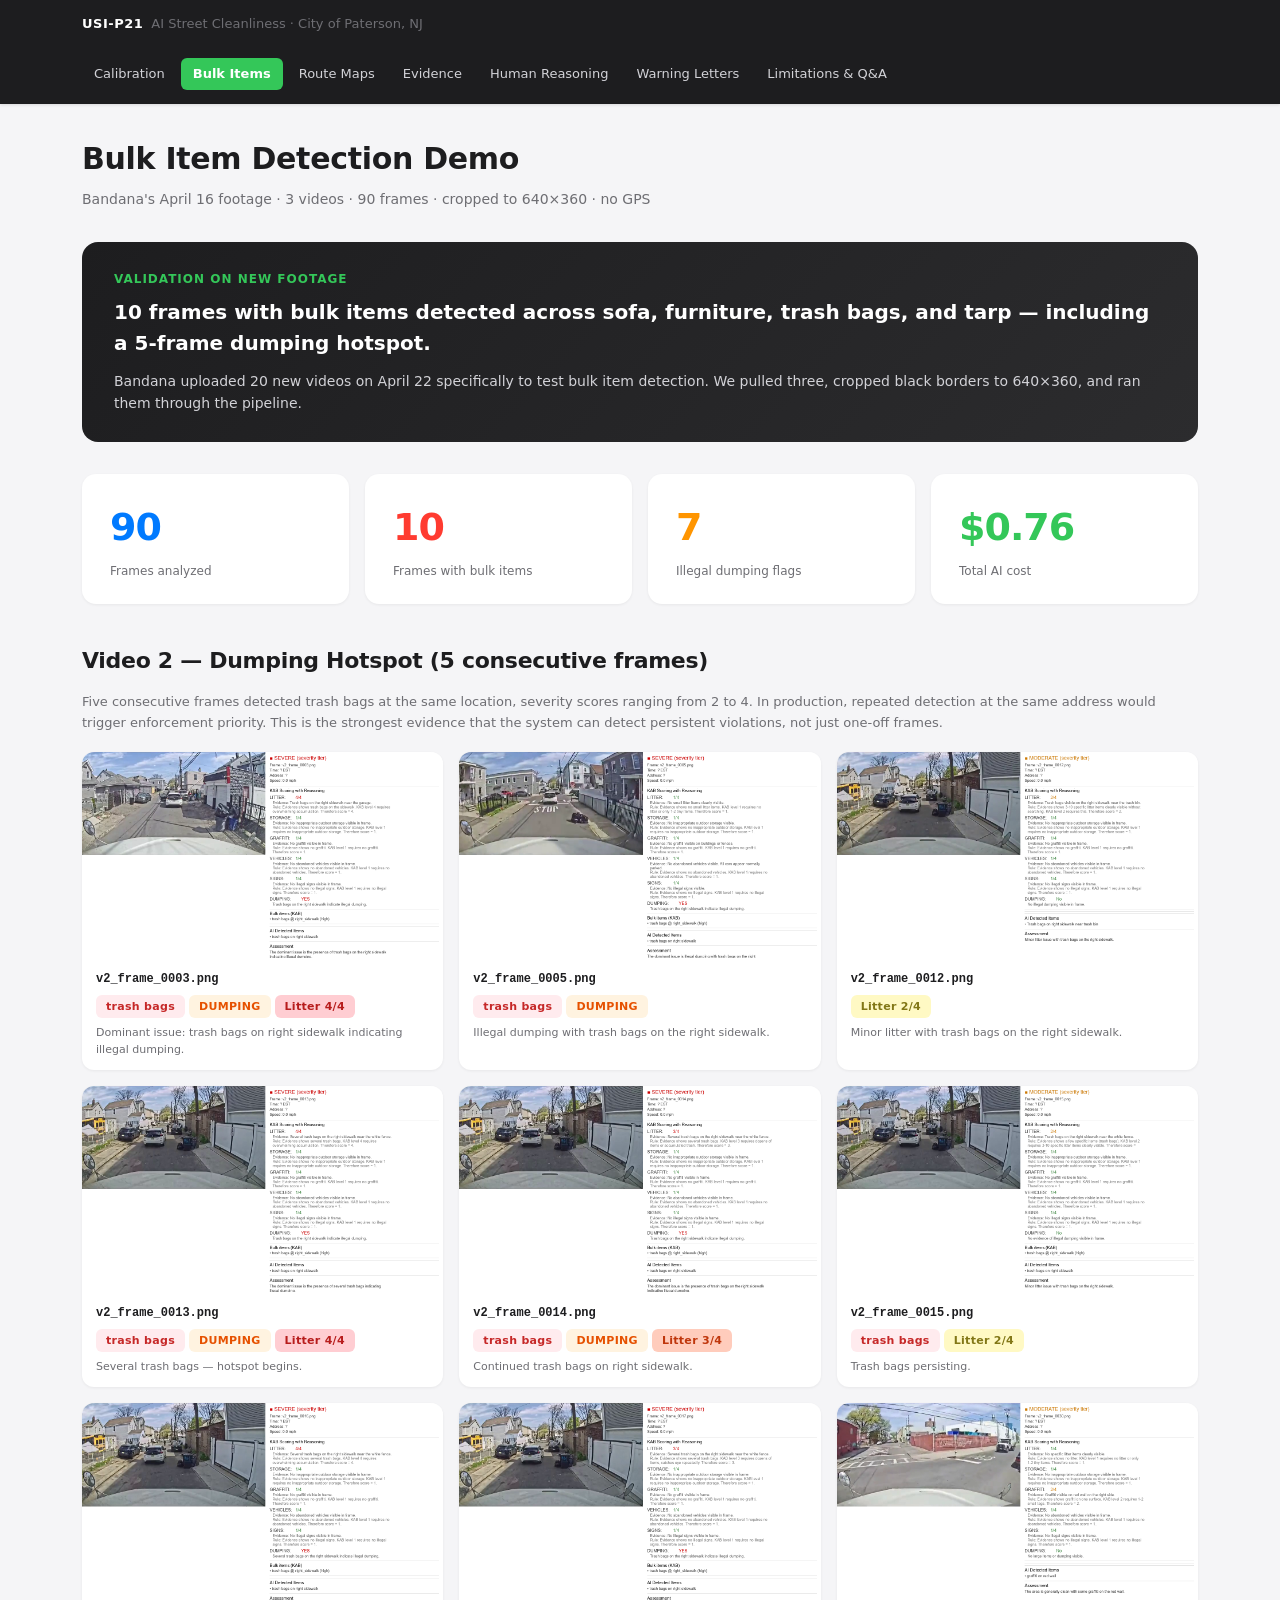
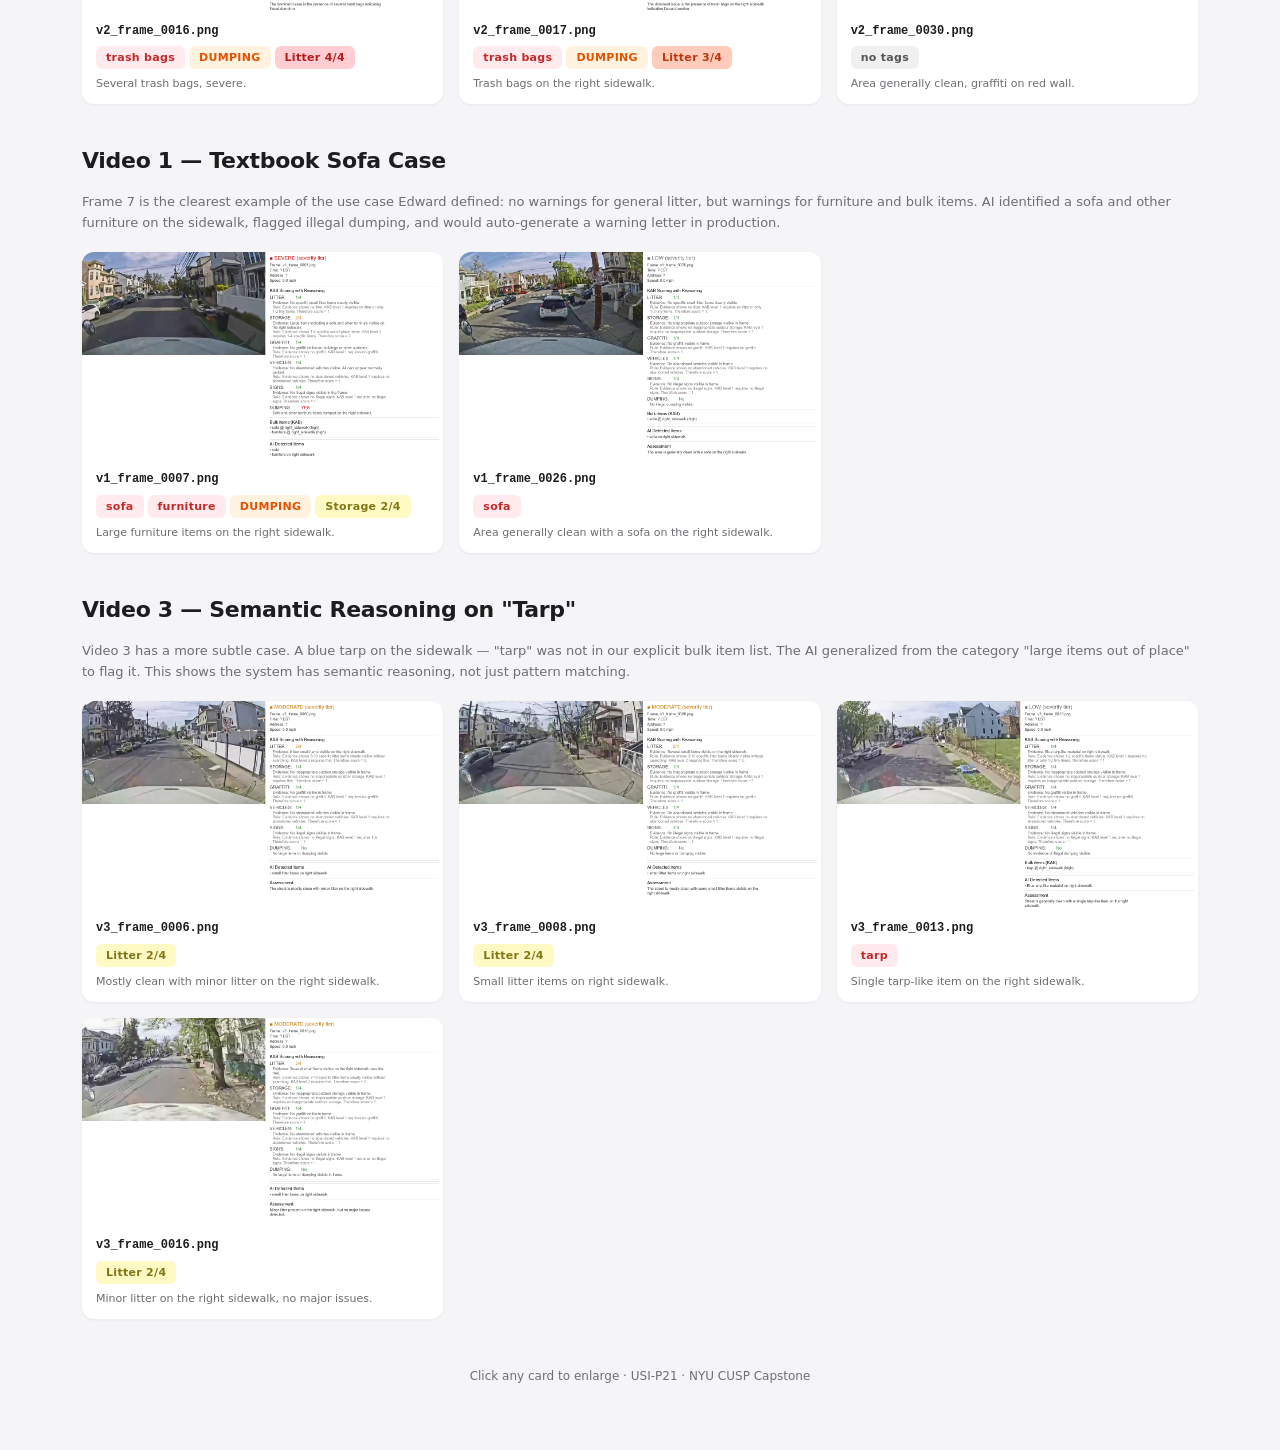
==== bulk_items.html @ 03df294d "v3: Expand site to cover all presentation-script deliverables Added a shared top nav bar and six new" ====
<!DOCTYPE html>
<html lang="en">
<head>
<meta charset="UTF-8">
<meta name="viewport" content="width=device-width, initial-scale=1.0">
<title>Bulk Item Detection Demo · USI-P21</title>
<link rel="stylesheet" href="styles.css">
</head>
<body>

<nav class="topnav">
  <div class="topnav-inner">
    <div class="topnav-brand">USI-P21<span class="sub">AI Street Cleanliness · City of Paterson, NJ</span></div>
    <div class="topnav-links">
      <a href="index.html">Calibration</a>
      <a href="bulk_items.html" class="active">Bulk Items</a>
      <a href="route_maps.html">Route Maps</a>
      <a href="evidence.html">Evidence</a>
      <a href="reasoning.html">Human Reasoning</a>
      <a href="letters.html">Warning Letters</a>
      <a href="qa.html">Limitations &amp; Q&amp;A</a>
    </div>
  </div>
</nav>

<div class="container">

<div class="page-header">
  <h1>Bulk Item Detection Demo</h1>
  <div class="subtitle">Bandana's April 16 footage · 3 videos · 90 frames · cropped to 640×360 · no GPS</div>
</div>

<div class="highlight-bar">
  <div class="tag">Validation on new footage</div>
  <h2>10 frames with bulk items detected across sofa, furniture, trash bags, and tarp — including a 5-frame dumping hotspot.</h2>
  <p>Bandana uploaded 20 new videos on April 22 specifically to test bulk item detection. We pulled three, cropped black borders to 640×360, and ran them through the pipeline.</p>
</div>

<div class="metrics">
  <div class="metric blue"><div class="value">90</div><div class="label">Frames analyzed</div></div>
  <div class="metric red"><div class="value">10</div><div class="label">Frames with bulk items</div></div>
  <div class="metric orange"><div class="value">7</div><div class="label">Illegal dumping flags</div></div>
  <div class="metric green"><div class="value">$0.76</div><div class="label">Total AI cost</div></div>
</div>

<h2 class="section-title">Video 2 — Dumping Hotspot (5 consecutive frames)</h2>
<div class="section-note">Five consecutive frames detected trash bags at the same location, severity scores ranging from 2 to 4. In production, repeated detection at the same address would trigger enforcement priority. This is the strongest evidence that the system can detect persistent violations, not just one-off frames.</div>

<div class="img-grid">
  <div class="img-tile" data-src="evidence_cards/new_videos_bulk_items/evidence_v2_frame_0003.png" data-cap="v2_frame_0003 · trash bags · DUMPING · Litter 4/4">
    <img src="evidence_cards/new_videos_bulk_items/evidence_v2_frame_0003.png" alt="v2_frame_0003">
    <div class="caption"><div class="fname">v2_frame_0003.png</div><span class="tag-pill bulk">trash bags</span><span class="tag-pill dump">DUMPING</span><span class="tag-pill lit4">Litter 4/4</span><div class="meta">Dominant issue: trash bags on right sidewalk indicating illegal dumping.</div></div>
  </div>
  <div class="img-tile" data-src="evidence_cards/new_videos_bulk_items/evidence_v2_frame_0005.png" data-cap="v2_frame_0005 · trash bags · DUMPING">
    <img src="evidence_cards/new_videos_bulk_items/evidence_v2_frame_0005.png" alt="v2_frame_0005">
    <div class="caption"><div class="fname">v2_frame_0005.png</div><span class="tag-pill bulk">trash bags</span><span class="tag-pill dump">DUMPING</span><div class="meta">Illegal dumping with trash bags on the right sidewalk.</div></div>
  </div>
  <div class="img-tile" data-src="evidence_cards/new_videos_bulk_items/evidence_v2_frame_0012.png" data-cap="v2_frame_0012 · Litter 2/4">
    <img src="evidence_cards/new_videos_bulk_items/evidence_v2_frame_0012.png" alt="v2_frame_0012">
    <div class="caption"><div class="fname">v2_frame_0012.png</div><span class="tag-pill lit2">Litter 2/4</span><div class="meta">Minor litter with trash bags on the right sidewalk.</div></div>
  </div>
  <div class="img-tile" data-src="evidence_cards/new_videos_bulk_items/evidence_v2_frame_0013.png" data-cap="v2_frame_0013 · hotspot · trash bags · DUMPING · Litter 4/4">
    <img src="evidence_cards/new_videos_bulk_items/evidence_v2_frame_0013.png" alt="v2_frame_0013">
    <div class="caption"><div class="fname">v2_frame_0013.png</div><span class="tag-pill bulk">trash bags</span><span class="tag-pill dump">DUMPING</span><span class="tag-pill lit4">Litter 4/4</span><div class="meta">Several trash bags — hotspot begins.</div></div>
  </div>
  <div class="img-tile" data-src="evidence_cards/new_videos_bulk_items/evidence_v2_frame_0014.png" data-cap="v2_frame_0014 · trash bags · DUMPING · Litter 3/4">
    <img src="evidence_cards/new_videos_bulk_items/evidence_v2_frame_0014.png" alt="v2_frame_0014">
    <div class="caption"><div class="fname">v2_frame_0014.png</div><span class="tag-pill bulk">trash bags</span><span class="tag-pill dump">DUMPING</span><span class="tag-pill lit3">Litter 3/4</span><div class="meta">Continued trash bags on right sidewalk.</div></div>
  </div>
  <div class="img-tile" data-src="evidence_cards/new_videos_bulk_items/evidence_v2_frame_0015.png" data-cap="v2_frame_0015 · trash bags · Litter 2/4">
    <img src="evidence_cards/new_videos_bulk_items/evidence_v2_frame_0015.png" alt="v2_frame_0015">
    <div class="caption"><div class="fname">v2_frame_0015.png</div><span class="tag-pill bulk">trash bags</span><span class="tag-pill lit2">Litter 2/4</span><div class="meta">Trash bags persisting.</div></div>
  </div>
  <div class="img-tile" data-src="evidence_cards/new_videos_bulk_items/evidence_v2_frame_0016.png" data-cap="v2_frame_0016 · trash bags · DUMPING · Litter 4/4">
    <img src="evidence_cards/new_videos_bulk_items/evidence_v2_frame_0016.png" alt="v2_frame_0016">
    <div class="caption"><div class="fname">v2_frame_0016.png</div><span class="tag-pill bulk">trash bags</span><span class="tag-pill dump">DUMPING</span><span class="tag-pill lit4">Litter 4/4</span><div class="meta">Several trash bags, severe.</div></div>
  </div>
  <div class="img-tile" data-src="evidence_cards/new_videos_bulk_items/evidence_v2_frame_0017.png" data-cap="v2_frame_0017 · trash bags · DUMPING · Litter 3/4">
    <img src="evidence_cards/new_videos_bulk_items/evidence_v2_frame_0017.png" alt="v2_frame_0017">
    <div class="caption"><div class="fname">v2_frame_0017.png</div><span class="tag-pill bulk">trash bags</span><span class="tag-pill dump">DUMPING</span><span class="tag-pill lit3">Litter 3/4</span><div class="meta">Trash bags on the right sidewalk.</div></div>
  </div>
  <div class="img-tile" data-src="evidence_cards/new_videos_bulk_items/evidence_v2_frame_0030.png" data-cap="v2_frame_0030 · clean with graffiti">
    <img src="evidence_cards/new_videos_bulk_items/evidence_v2_frame_0030.png" alt="v2_frame_0030">
    <div class="caption"><div class="fname">v2_frame_0030.png</div><span class="tag-pill neutral">no tags</span><div class="meta">Area generally clean, graffiti on red wall.</div></div>
  </div>
</div>

<h2 class="section-title">Video 1 — Textbook Sofa Case</h2>
<div class="section-note">Frame 7 is the clearest example of the use case Edward defined: no warnings for general litter, but warnings for furniture and bulk items. AI identified a sofa and other furniture on the sidewalk, flagged illegal dumping, and would auto-generate a warning letter in production.</div>

<div class="img-grid">
  <div class="img-tile" data-src="evidence_cards/new_videos_bulk_items/evidence_v1_frame_0007.png" data-cap="v1_frame_0007 · sofa · furniture · DUMPING">
    <img src="evidence_cards/new_videos_bulk_items/evidence_v1_frame_0007.png" alt="v1_frame_0007">
    <div class="caption"><div class="fname">v1_frame_0007.png</div><span class="tag-pill bulk">sofa</span><span class="tag-pill bulk">furniture</span><span class="tag-pill dump">DUMPING</span><span class="tag-pill lit2">Storage 2/4</span><div class="meta">Large furniture items on the right sidewalk.</div></div>
  </div>
  <div class="img-tile" data-src="evidence_cards/new_videos_bulk_items/evidence_v1_frame_0026.png" data-cap="v1_frame_0026 · sofa">
    <img src="evidence_cards/new_videos_bulk_items/evidence_v1_frame_0026.png" alt="v1_frame_0026">
    <div class="caption"><div class="fname">v1_frame_0026.png</div><span class="tag-pill bulk">sofa</span><div class="meta">Area generally clean with a sofa on the right sidewalk.</div></div>
  </div>
</div>

<h2 class="section-title">Video 3 — Semantic Reasoning on "Tarp"</h2>
<div class="section-note">Video 3 has a more subtle case. A blue tarp on the sidewalk — "tarp" was not in our explicit bulk item list. The AI generalized from the category "large items out of place" to flag it. This shows the system has semantic reasoning, not just pattern matching.</div>

<div class="img-grid">
  <div class="img-tile" data-src="evidence_cards/new_videos_bulk_items/evidence_v3_frame_0006.png" data-cap="v3_frame_0006 · Litter 2/4">
    <img src="evidence_cards/new_videos_bulk_items/evidence_v3_frame_0006.png" alt="v3_frame_0006">
    <div class="caption"><div class="fname">v3_frame_0006.png</div><span class="tag-pill lit2">Litter 2/4</span><div class="meta">Mostly clean with minor litter on the right sidewalk.</div></div>
  </div>
  <div class="img-tile" data-src="evidence_cards/new_videos_bulk_items/evidence_v3_frame_0008.png" data-cap="v3_frame_0008 · Litter 2/4">
    <img src="evidence_cards/new_videos_bulk_items/evidence_v3_frame_0008.png" alt="v3_frame_0008">
    <div class="caption"><div class="fname">v3_frame_0008.png</div><span class="tag-pill lit2">Litter 2/4</span><div class="meta">Small litter items on right sidewalk.</div></div>
  </div>
  <div class="img-tile" data-src="evidence_cards/new_videos_bulk_items/evidence_v3_frame_0013.png" data-cap="v3_frame_0013 · tarp (generalized detection)">
    <img src="evidence_cards/new_videos_bulk_items/evidence_v3_frame_0013.png" alt="v3_frame_0013">
    <div class="caption"><div class="fname">v3_frame_0013.png</div><span class="tag-pill bulk">tarp</span><div class="meta">Single tarp-like item on the right sidewalk.</div></div>
  </div>
  <div class="img-tile" data-src="evidence_cards/new_videos_bulk_items/evidence_v3_frame_0016.png" data-cap="v3_frame_0016 · Litter 2/4">
    <img src="evidence_cards/new_videos_bulk_items/evidence_v3_frame_0016.png" alt="v3_frame_0016">
    <div class="caption"><div class="fname">v3_frame_0016.png</div><span class="tag-pill lit2">Litter 2/4</span><div class="meta">Minor litter on the right sidewalk, no major issues.</div></div>
  </div>
</div>

<div class="footer">Click any card to enlarge · USI-P21 · NYU CUSP Capstone</div>
</div>

<div class="lightbox" id="lightbox">
  <img id="lightbox-img" src="" alt="">
  <div class="caption" id="lightbox-cap"></div>
</div>

<script>
  const lb = document.getElementById('lightbox');
  const lbImg = document.getElementById('lightbox-img');
  const lbCap = document.getElementById('lightbox-cap');
  document.querySelectorAll('.img-tile').forEach(t => {
    t.addEventListener('click', () => {
      lbImg.src = t.dataset.src;
      lbCap.textContent = t.dataset.cap || '';
      lb.classList.add('open');
    });
  });
  lb.addEventListener('click', () => lb.classList.remove('open'));
  document.addEventListener('keydown', e => { if (e.key === 'Escape') lb.classList.remove('open'); });
</script>
</body>
</html>
---- styles.css ----
* { margin: 0; padding: 0; box-sizing: border-box; }
body {
  font-family: -apple-system, "Segoe UI", system-ui, sans-serif;
  background: #f5f5f7; color: #1d1d1f; padding: 0; line-height: 1.55;
}
a { color: #007aff; text-decoration: none; }
a:hover { text-decoration: underline; }

/* Shared top nav */
.topnav { background: #1d1d1f; color: white; padding: 14px 0; position: sticky; top: 0; z-index: 100; box-shadow: 0 1px 3px rgba(0,0,0,0.12); }
.topnav-inner { max-width: 1180px; margin: 0 auto; padding: 0 32px; display: flex; align-items: center; justify-content: space-between; gap: 24px; flex-wrap: wrap; }
.topnav-brand { font-weight: 700; font-size: 13px; letter-spacing: 0.5px; color: white; text-transform: uppercase; }
.topnav-brand .sub { color: #6e6e73; font-weight: 500; margin-left: 8px; text-transform: none; letter-spacing: 0; }
.topnav-links { display: flex; gap: 4px; flex-wrap: wrap; }
.topnav-links a { color: #d2d2d7; text-decoration: none; font-size: 13px; padding: 6px 12px; border-radius: 6px; transition: background 0.15s, color 0.15s; }
.topnav-links a:hover { background: #2c2c2e; color: white; text-decoration: none; }
.topnav-links a.active { background: #34c759; color: white; font-weight: 600; }

/* Layout */
.container { max-width: 1180px; margin: 0 auto; padding: 32px; }
.wide { max-width: 1400px; }

/* Page header */
.page-header { margin-bottom: 32px; }
.page-header h1 { font-size: 30px; font-weight: 700; margin-bottom: 6px; letter-spacing: -0.3px; }
.page-header .subtitle { font-size: 14px; color: #6e6e73; }

.section-title { font-size: 22px; font-weight: 600; margin: 40px 0 14px 0; letter-spacing: -0.3px; }
.section-note { font-size: 13px; color: #6e6e73; margin-bottom: 18px; line-height: 1.6; }

/* Cards */
.card { background: white; border-radius: 14px; padding: 24px 28px; box-shadow: 0 1px 3px rgba(0,0,0,0.06); margin-bottom: 16px; }
.card h2 { font-size: 18px; margin-bottom: 12px; }
.card h3 { font-size: 15px; margin: 16px 0 8px 0; }
.card p { color: #4a4a4f; font-size: 14px; margin-bottom: 10px; }
.card ul, .card ol { margin-left: 22px; margin-bottom: 10px; color: #4a4a4f; font-size: 14px; }
.card li { margin-bottom: 4px; }

/* Metric cards */
.metrics { display: grid; grid-template-columns: repeat(auto-fit, minmax(210px, 1fr)); gap: 16px; margin-bottom: 32px; }
.metric { background: white; border-radius: 14px; padding: 24px 28px; box-shadow: 0 1px 3px rgba(0,0,0,0.06); }
.metric .value { font-size: 38px; font-weight: 700; letter-spacing: -1px; }
.metric .label { font-size: 12px; color: #6e6e73; margin-top: 6px; line-height: 1.4; }
.metric.green .value { color: #34c759; }
.metric.blue .value { color: #007aff; }
.metric.orange .value { color: #ff9500; }
.metric.red .value { color: #ff3b30; }
.metric.purple .value { color: #af52de; }

/* Highlight bar */
.highlight-bar { background: linear-gradient(135deg, #1d1d1f 0%, #2c2c2e 100%); color: white; padding: 28px 32px; border-radius: 16px; margin-bottom: 32px; }
.highlight-bar .tag { color: #34c759; font-size: 12px; font-weight: 700; letter-spacing: 1px; text-transform: uppercase; }
.highlight-bar h2 { font-size: 20px; font-weight: 600; margin: 8px 0 12px 0; }
.highlight-bar p { color: #d2d2d7; font-size: 14px; }

/* Tags */
.tag-pill { display: inline-block; padding: 3px 10px; border-radius: 6px; font-size: 11px; font-weight: 700; letter-spacing: 0.3px; margin-right: 4px; }
.tag-pill.bulk { background: #ffebee; color: #c62828; }
.tag-pill.dump { background: #fff3e0; color: #e65100; }
.tag-pill.lit2 { background: #fff9c4; color: #827717; }
.tag-pill.lit3 { background: #ffccbc; color: #bf360c; }
.tag-pill.lit4 { background: #ffcdd2; color: #b71c1c; }
.tag-pill.info { background: #e3f2fd; color: #1565c0; }
.tag-pill.neutral { background: #f0f0f0; color: #555; }

/* Tables */
table.data { width: 100%; border-collapse: separate; border-spacing: 0; background: white; border-radius: 14px; overflow: hidden; box-shadow: 0 1px 3px rgba(0,0,0,0.06); margin-bottom: 24px; font-size: 13px; }
table.data th { background: #1d1d1f; color: white; font-size: 11px; font-weight: 600; text-transform: uppercase; letter-spacing: 0.5px; padding: 12px 14px; text-align: left; }
table.data td { padding: 12px 14px; border-bottom: 1px solid #f0f0f0; }
table.data tr:last-child td { border-bottom: none; }
table.data tr:hover td { background: #fafafa; }
table.data td.num { text-align: right; font-variant-numeric: tabular-nums; }

/* Image grid (evidence cards) */
.img-grid { display: grid; grid-template-columns: repeat(auto-fill, minmax(300px, 1fr)); gap: 16px; }
.img-tile { background: white; border-radius: 12px; overflow: hidden; box-shadow: 0 1px 3px rgba(0,0,0,0.06); cursor: pointer; transition: transform 0.15s, box-shadow 0.15s; }
.img-tile:hover { transform: translateY(-2px); box-shadow: 0 6px 16px rgba(0,0,0,0.1); }
.img-tile img { width: 100%; display: block; }
.img-tile .caption { padding: 12px 14px; font-size: 12px; }
.img-tile .caption .fname { font-family: "SF Mono", Consolas, monospace; font-weight: 600; margin-bottom: 6px; color: #1d1d1f; }
.img-tile .caption .meta { color: #6e6e73; font-size: 11px; margin-top: 6px; }

/* Lightbox */
.lightbox { display: none; position: fixed; inset: 0; background: rgba(0,0,0,0.92); z-index: 1000; cursor: zoom-out; align-items: center; justify-content: center; padding: 32px; }
.lightbox.open { display: flex; }
.lightbox img { max-width: 100%; max-height: 100%; border-radius: 8px; box-shadow: 0 20px 60px rgba(0,0,0,0.6); }
.lightbox .caption { position: absolute; bottom: 24px; left: 50%; transform: translateX(-50%); background: rgba(0,0,0,0.75); color: white; padding: 10px 18px; border-radius: 8px; font-size: 13px; max-width: 80%; text-align: center; }

/* Tab switcher */
.tab-switcher { display: flex; background: white; border-radius: 12px; padding: 4px; box-shadow: 0 1px 3px rgba(0,0,0,0.06); margin-bottom: 16px; width: fit-content; }
.tab-switcher button { background: transparent; border: none; padding: 8px 18px; font-size: 13px; font-weight: 600; color: #6e6e73; cursor: pointer; border-radius: 8px; transition: all 0.15s; font-family: inherit; }
.tab-switcher button.active { background: #1d1d1f; color: white; }
.tab-pane { display: none; }
.tab-pane.active { display: block; }

/* Map iframe */
.map-frame { width: 100%; height: 720px; border: none; border-radius: 12px; background: white; box-shadow: 0 1px 3px rgba(0,0,0,0.06); }

/* Letter display */
.letter-list { display: grid; grid-template-columns: 320px 1fr; gap: 20px; }
.letter-list .list { background: white; border-radius: 12px; padding: 8px; max-height: 720px; overflow-y: auto; box-shadow: 0 1px 3px rgba(0,0,0,0.06); }
.letter-list .list button { display: block; width: 100%; text-align: left; background: transparent; border: none; padding: 10px 12px; font-size: 12px; color: #1d1d1f; cursor: pointer; border-radius: 6px; font-family: inherit; transition: background 0.12s; }
.letter-list .list button:hover { background: #f5f5f7; }
.letter-list .list button.active { background: #34c759; color: white; font-weight: 600; }
.letter-list .list .group-label { padding: 14px 12px 6px 12px; font-size: 10px; font-weight: 700; color: #6e6e73; letter-spacing: 0.5px; text-transform: uppercase; }
.letter-view { background: white; border-radius: 12px; padding: 32px 36px; box-shadow: 0 1px 3px rgba(0,0,0,0.06); font-family: "SF Mono", Consolas, monospace; font-size: 12px; white-space: pre-wrap; line-height: 1.7; max-height: 720px; overflow-y: auto; }

/* Reasoning page */
.reasoning h2 { font-size: 22px; margin: 32px 0 12px 0; padding-bottom: 8px; border-bottom: 2px solid #e0e0e0; }
.reasoning h3 { font-size: 17px; margin: 24px 0 10px 0; color: #1d1d1f; }
.reasoning h4 { font-size: 14px; margin: 14px 0 6px 0; color: #6e6e73; text-transform: uppercase; letter-spacing: 0.3px; font-weight: 700; }
.reasoning blockquote { border-left: 4px solid #007aff; background: #f5f5f7; padding: 14px 18px; border-radius: 0 8px 8px 0; margin: 12px 0; font-style: italic; color: #3a3a3f; }
.reasoning table { width: 100%; border-collapse: collapse; margin: 12px 0; font-size: 13px; }
.reasoning th, .reasoning td { padding: 8px 12px; border: 1px solid #e0e0e0; text-align: left; }
.reasoning th { background: #f5f5f7; font-weight: 600; }
.reasoning p { margin-bottom: 12px; color: #3a3a3f; font-size: 14px; }
.reasoning ul, .reasoning ol { margin: 10px 0 10px 24px; color: #3a3a3f; font-size: 14px; }
.reasoning code { background: #f0f0f0; padding: 2px 6px; border-radius: 4px; font-size: 12px; font-family: "SF Mono", Consolas, monospace; }
.reasoning hr { border: none; border-top: 1px solid #e0e0e0; margin: 24px 0; }
.reasoning strong { color: #1d1d1f; }

/* Score pills in tables */
.score-pill { display: inline-block; width: 22px; height: 22px; line-height: 22px; border-radius: 5px; font-weight: 700; font-size: 11px; text-align: center; }
.score-pill.c1 { background: #e8f5e9; color: #1b5e20; }
.score-pill.c2 { background: #fff9c4; color: #827717; }
.score-pill.c3 { background: #ffe0b2; color: #e65100; }
.score-pill.c4 { background: #ffcdd2; color: #b71c1c; }

/* Footer */
.footer { text-align: center; padding: 48px 32px 32px; color: #6e6e73; font-size: 12px; }

@media (max-width: 900px) {
  .letter-list { grid-template-columns: 1fr; }
  .topnav-links { gap: 2px; }
  .topnav-links a { font-size: 12px; padding: 5px 8px; }
}
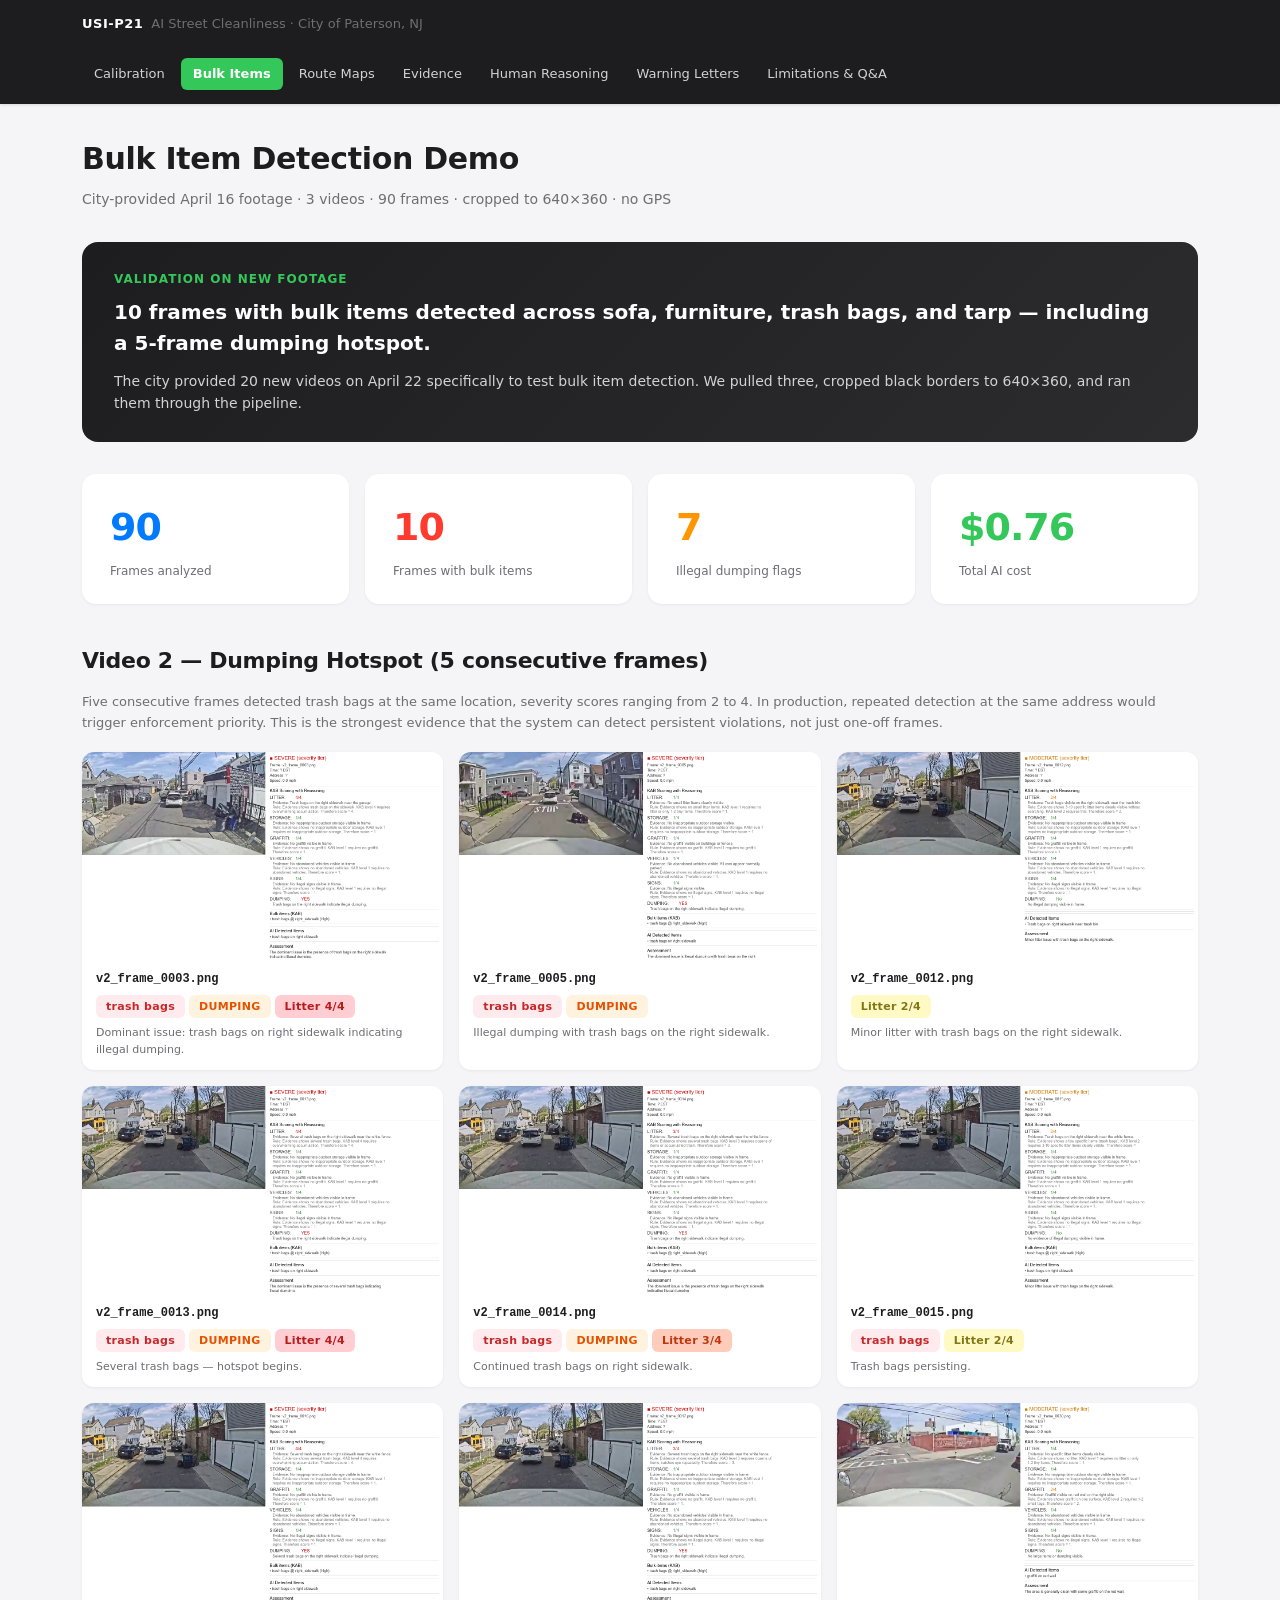
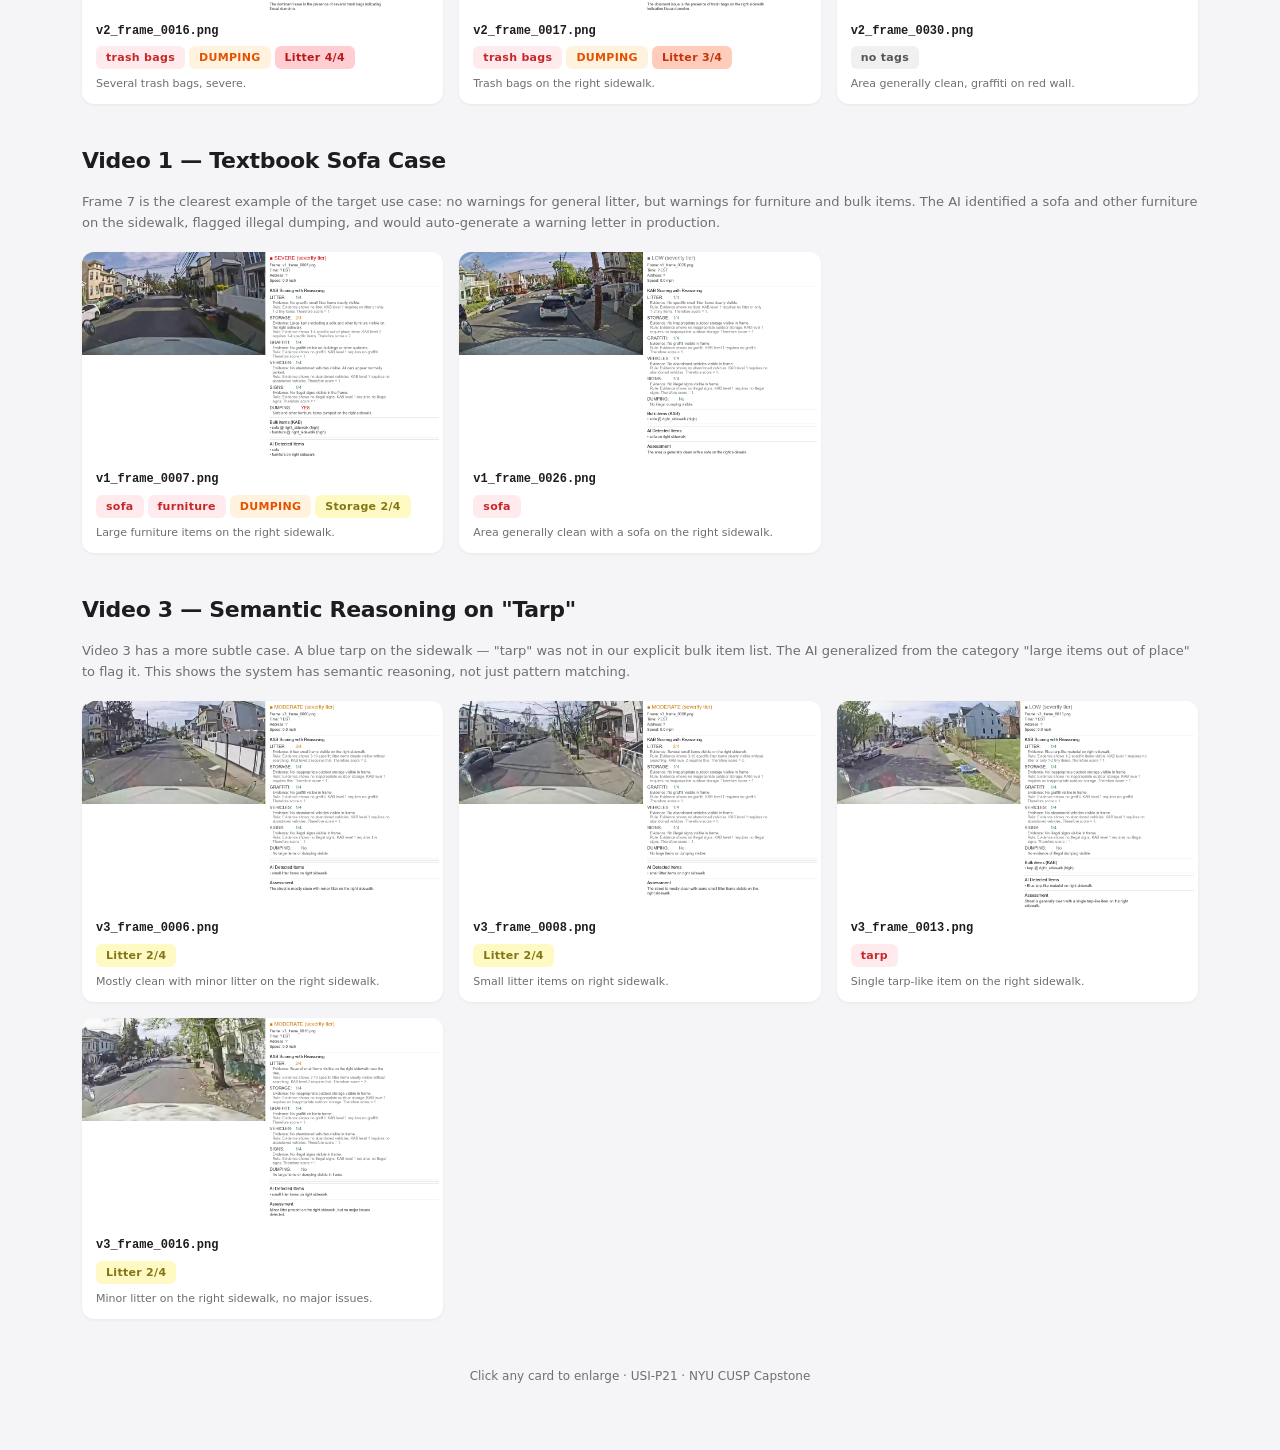
==== commit 7524730f: "Remove internal references and presenter-only notes for external audience Made-with: Cursor" ====
--- a/bulk_items.html
+++ b/bulk_items.html
@@ -27,13 +27,13 @@
 
 <div class="page-header">
   <h1>Bulk Item Detection Demo</h1>
-  <div class="subtitle">Bandana's April 16 footage · 3 videos · 90 frames · cropped to 640×360 · no GPS</div>
+  <div class="subtitle">City-provided April 16 footage · 3 videos · 90 frames · cropped to 640×360 · no GPS</div>
 </div>
 
 <div class="highlight-bar">
   <div class="tag">Validation on new footage</div>
   <h2>10 frames with bulk items detected across sofa, furniture, trash bags, and tarp — including a 5-frame dumping hotspot.</h2>
-  <p>Bandana uploaded 20 new videos on April 22 specifically to test bulk item detection. We pulled three, cropped black borders to 640×360, and ran them through the pipeline.</p>
+  <p>The city provided 20 new videos on April 22 specifically to test bulk item detection. We pulled three, cropped black borders to 640×360, and ran them through the pipeline.</p>
 </div>
 
 <div class="metrics">
@@ -86,7 +86,7 @@
 </div>
 
 <h2 class="section-title">Video 1 — Textbook Sofa Case</h2>
-<div class="section-note">Frame 7 is the clearest example of the use case Edward defined: no warnings for general litter, but warnings for furniture and bulk items. AI identified a sofa and other furniture on the sidewalk, flagged illegal dumping, and would auto-generate a warning letter in production.</div>
+<div class="section-note">Frame 7 is the clearest example of the target use case: no warnings for general litter, but warnings for furniture and bulk items. The AI identified a sofa and other furniture on the sidewalk, flagged illegal dumping, and would auto-generate a warning letter in production.</div>
 
 <div class="img-grid">
   <div class="img-tile" data-src="evidence_cards/new_videos_bulk_items/evidence_v1_frame_0007.png" data-cap="v1_frame_0007 · sofa · furniture · DUMPING">
